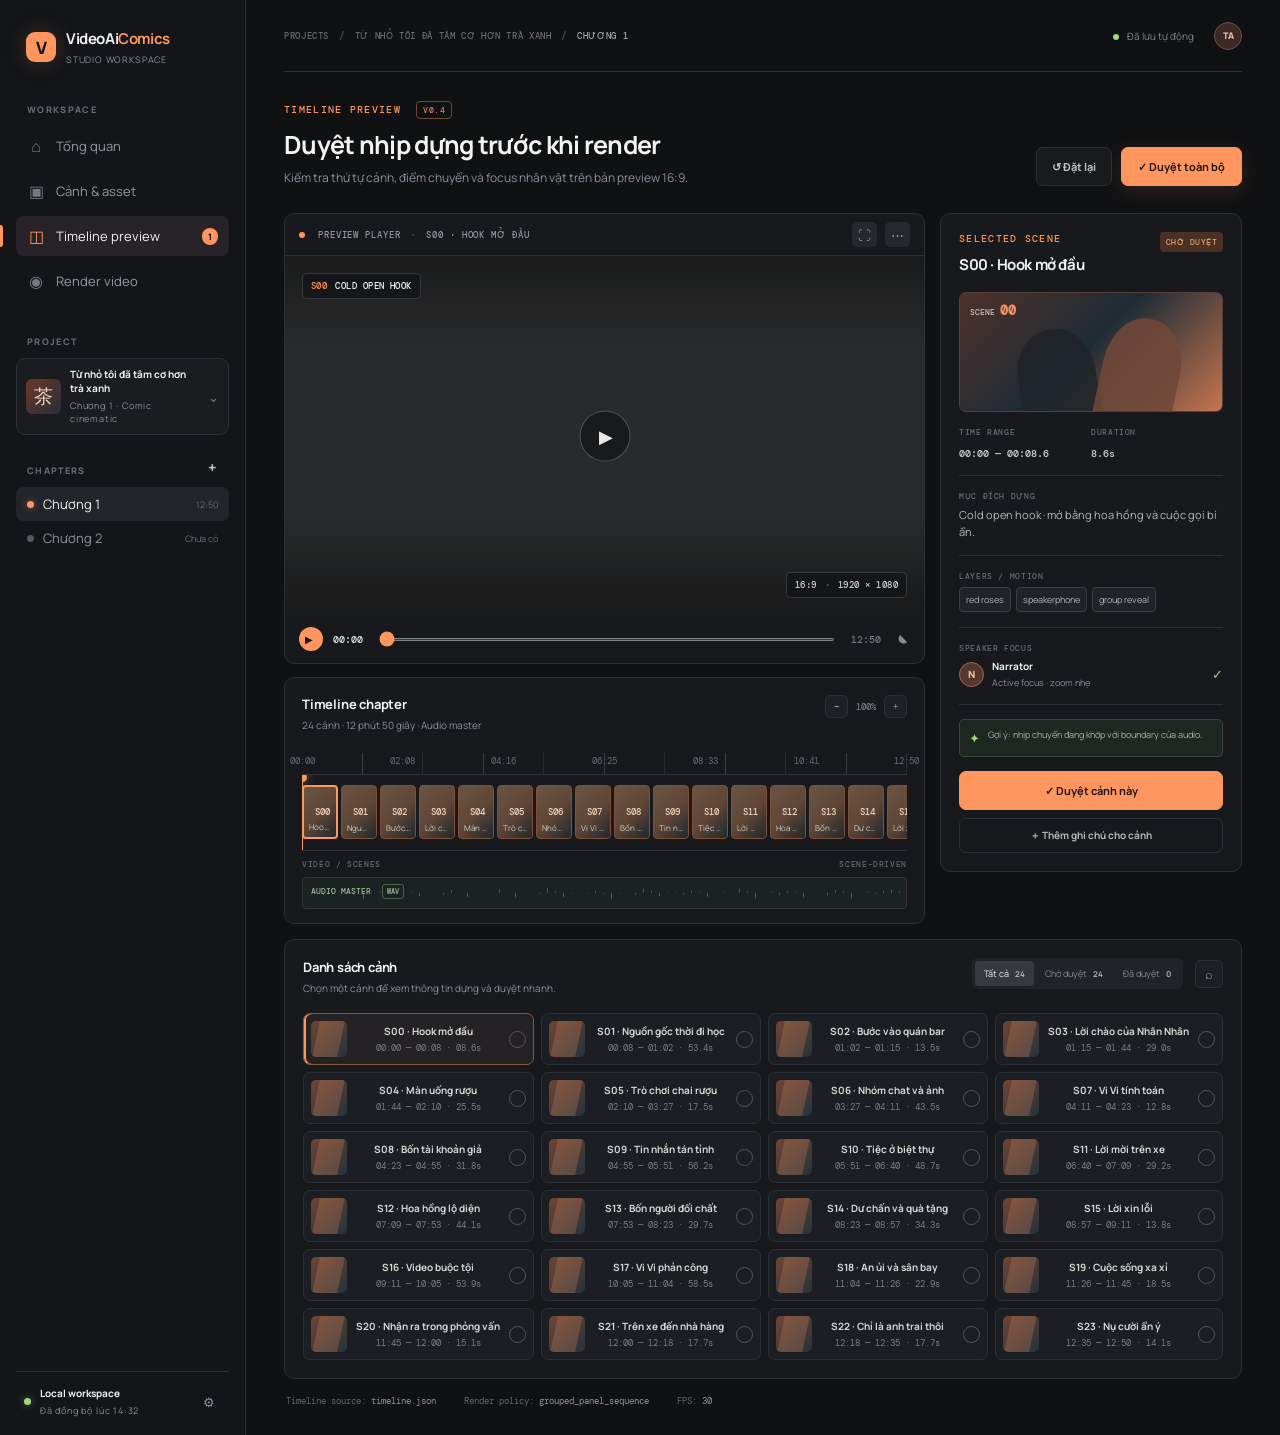
==== web-ui/index.html @ 076f15ed "Thêm giao diện web" ====
<!doctype html>
<html lang="vi">
  <head>
    <meta charset="utf-8" />
    <meta name="viewport" content="width=device-width, initial-scale=1" />
    <title>VideoAiComics — Duyệt timeline</title>
    <link rel="preconnect" href="https://fonts.googleapis.com" />
    <link rel="preconnect" href="https://fonts.gstatic.com" crossorigin />
    <link href="https://fonts.googleapis.com/css2?family=DM+Mono:wght@400;500&family=Manrope:wght@400;500;600;700;800&display=swap" rel="stylesheet" />
    <link rel="stylesheet" href="styles.css" />
  </head>
  <body>
    <div class="app-shell">
      <aside class="sidebar">
        <div class="brand">
          <div class="brand-mark">V</div>
          <div>
            <strong>VideoAi<span>Comics</span></strong>
            <small>STUDIO WORKSPACE</small>
          </div>
        </div>

        <div class="workspace-label">WORKSPACE</div>
        <nav class="main-nav" aria-label="Điều hướng chính">
          <a href="#"><span class="nav-icon">⌂</span> Tổng quan</a>
          <a href="#"><span class="nav-icon">▣</span> Cảnh &amp; asset</a>
          <a class="active" href="#"><span class="nav-icon">◫</span> Timeline preview <em>1</em></a>
          <a href="#"><span class="nav-icon">◉</span> Render video</a>
        </nav>

        <div class="sidebar-section">
          <div class="workspace-label">PROJECT</div>
          <div class="project-card">
            <div class="project-thumb">茶</div>
            <div>
              <strong>Từ nhỏ tôi đã tâm cơ hơn trà xanh</strong>
              <small>Chương 1 · Comic cinematic</small>
            </div>
            <span class="chevron">⌄</span>
          </div>
        </div>

        <div class="sidebar-section chapter-section">
          <div class="workspace-label">CHAPTERS <span>+</span></div>
          <button class="chapter-row selected"><span class="chapter-dot"></span><span>Chương 1</span><small>12:50</small></button>
          <button class="chapter-row"><span class="chapter-dot muted"></span><span>Chương 2</span><small>Chưa có</small></button>
        </div>

        <div class="sidebar-footer">
          <div class="status-dot"></div>
          <div><strong>Local workspace</strong><small>Đã đồng bộ lúc 14:32</small></div>
          <button class="icon-button" aria-label="Cài đặt">⚙</button>
        </div>
      </aside>

      <main class="main-content">
        <header class="topbar">
          <div class="breadcrumbs"><span>PROJECTS</span><b>/</b><span>TỪ NHỎ TÔI ĐÃ TÂM CƠ HƠN TRÀ XANH</span><b>/</b><strong>CHƯƠNG 1</strong></div>
          <div class="topbar-actions"><span class="save-state"><i></i> Đã lưu tự động</span><button class="avatar">TA</button></div>
        </header>

        <section class="page-heading">
          <div>
            <div class="eyebrow">TIMELINE PREVIEW <span class="version-pill">V0.4</span></div>
            <h1>Duyệt nhịp dựng trước khi render</h1>
            <p>Kiểm tra thứ tự cảnh, điểm chuyển và focus nhân vật trên bản preview 16:9.</p>
          </div>
          <div class="heading-actions"><button class="ghost-button" id="resetButton">↺ Đặt lại</button><button class="primary-button" id="approveAllButton">✓ Duyệt toàn bộ</button></div>
        </section>

        <section class="review-grid">
          <div class="preview-column">
            <div class="preview-card">
              <div class="preview-toolbar">
                <div class="preview-label"><span class="live-dot"></span> PREVIEW PLAYER <span class="muted-divider">·</span> <span id="previewSceneLabel">S00 · HOOK</span></div>
                <div class="toolbar-actions"><button class="toolbar-button">⛶</button><button class="toolbar-button">⋯</button></div>
              </div>
              <div class="video-frame">
                <video id="previewVideo" preload="metadata" poster="../projects/tu-nho-toi-da-tam-co-hon-tra-xanh/chapters/chapter-01/chapter-01-full-v03-contact.png">
                  <source src="../projects/tu-nho-toi-da-tam-co-hon-tra-xanh/chapters/chapter-01/chapter-01-full-v03.mp4" type="video/mp4" />
                </video>
                <div class="video-overlay">
                  <div class="scene-chip"><span id="sceneChipNumber">S00</span><span id="sceneChipPurpose">COLD OPEN HOOK</span></div>
                  <div class="video-center-mark" id="videoCenterMark">▶</div>
                  <div class="format-chip">16:9 <span>·</span> 1920 × 1080</div>
                </div>
              </div>
              <div class="player-controls">
                <button class="play-button" id="playButton" aria-label="Phát preview">▶</button>
                <span class="timecode" id="currentTime">00:00</span>
                <input class="progress-input" id="progressInput" type="range" min="0" max="770" value="0" step="0.1" aria-label="Vị trí preview" />
                <span class="timecode muted-time" id="totalTime">12:50</span>
                <button class="volume-button">◖</button>
              </div>
            </div>

            <div class="timeline-card">
              <div class="card-heading">
                <div><h2>Timeline chapter</h2><p>24 cảnh · 12 phút 50 giây · Audio master</p></div>
                <div class="zoom-controls"><button>−</button><span>100%</span><button>＋</button></div>
              </div>
              <div class="timeline-ruler" id="timelineRuler"></div>
              <div class="timeline-scroll"><div class="timeline-track" id="timelineTrack"></div><div class="playhead" id="playhead"><span></span></div></div>
              <div class="track-label"><span>VIDEO / SCENES</span><span>SCENE-DRIVEN</span></div>
              <div class="audio-track"><div class="audio-label">AUDIO MASTER <span>WAV</span></div><div class="waveform" id="waveform"></div></div>
            </div>
          </div>

          <aside class="inspector">
            <div class="inspector-heading"><div><div class="eyebrow">SELECTED SCENE</div><h2 id="inspectorTitle">S00 · Hook mở đầu</h2></div><span class="approval-badge pending" id="inspectorStatus">CHỜ DUYỆT</span></div>
            <div class="scene-preview-thumb" id="scenePreviewThumb"><div class="thumb-overlay">SCENE <strong id="thumbSceneCode">00</strong></div></div>
            <div class="inspector-meta"><div><span>TIME RANGE</span><strong id="inspectorRange">00:00 — 00:08.6</strong></div><div><span>DURATION</span><strong id="inspectorDuration">08.6s</strong></div></div>
            <div class="inspector-section"><span class="field-label">MỤC ĐÍCH DỰNG</span><p id="inspectorPurpose">Cold open hook · mở bằng hoa hồng và cuộc gọi bí ẩn.</p></div>
            <div class="inspector-section"><span class="field-label">LAYERS / MOTION</span><div class="tag-list" id="inspectorTags"></div></div>
            <div class="inspector-section"><span class="field-label">SPEAKER FOCUS</span><div class="focus-row"><div class="focus-avatar">N</div><div><strong id="inspectorSpeaker">Narrator</strong><small>Active focus · zoom nhẹ</small></div><span class="focus-check">✓</span></div></div>
            <div class="inspector-note"><span>✦</span><p>Gợi ý: nhịp chuyển đang khớp với boundary của audio.</p></div>
            <button class="approve-scene-button" id="approveSceneButton">✓ Duyệt cảnh này</button>
            <button class="comment-button" id="commentButton">＋ Thêm ghi chú cho cảnh</button>
          </aside>
        </section>

        <section class="scene-list-card">
          <div class="list-heading"><div><h2>Danh sách cảnh</h2><p>Chọn một cảnh để xem thông tin dựng và duyệt nhanh.</p></div><div class="list-tools"><div class="filter-tabs" role="tablist"><button class="active" data-filter="all">Tất cả <b id="allCount">24</b></button><button data-filter="pending">Chờ duyệt <b id="pendingCount">24</b></button><button data-filter="approved">Đã duyệt <b id="approvedCount">0</b></button></div><button class="search-button">⌕</button></div></div>
          <div class="scene-list" id="sceneList"></div>
        </section>

        <footer class="page-footer"><span>Timeline source: <strong>timeline.json</strong></span><span>Render policy: <strong>grouped_panel_sequence</strong></span><span>FPS: <strong>30</strong></span></footer>
      </main>
    </div>
    <script src="app.js"></script>
  </body>
</html>
---- web-ui/styles.css ----
:root {
  --bg: #101113;
  --panel: #17191d;
  --panel-raised: #1d2025;
  --border: #2b2f36;
  --muted: #8b919b;
  --text: #f3f4f1;
  --soft: #c4c7c4;
  --orange: #ff965f;
  --orange-deep: #d96939;
  --green: #9ed77d;
  --sidebar: 246px;
  font-family: "Manrope", sans-serif;
}

* { box-sizing: border-box; }
body { margin: 0; min-width: 1180px; color: var(--text); background: var(--bg); font-size: 13px; }
button, input { font: inherit; }
button { color: inherit; cursor: pointer; }
.app-shell { display: flex; min-height: 100vh; }
.sidebar { width: var(--sidebar); flex: 0 0 var(--sidebar); min-height: 100vh; padding: 28px 16px 18px; border-right: 1px solid var(--border); background: #131518; display: flex; flex-direction: column; }
.brand { display: flex; align-items: center; gap: 10px; padding: 0 10px 37px; }
.brand-mark { width: 30px; height: 30px; display: grid; place-items: center; border-radius: 9px; color: #161313; background: var(--orange); font-weight: 800; font-size: 17px; box-shadow: 0 0 22px #ff965f35; }
.brand strong { display: block; font-size: 15px; letter-spacing: -.4px; }.brand strong span { color: var(--orange); }.brand small, .project-card small, .sidebar-footer small { display: block; color: var(--muted); font-size: 9px; margin-top: 4px; letter-spacing: .09em; }
.workspace-label { color: #666d75; padding: 0 11px 10px; font-size: 9px; font-weight: 800; letter-spacing: .15em; }.workspace-label span { float: right; color: var(--soft); font-size: 15px; line-height: 8px; }
.main-nav { display: grid; gap: 5px; }.main-nav a { position: relative; display: flex; align-items: center; gap: 11px; min-height: 40px; padding: 0 11px; border-radius: 8px; color: #969ba2; text-decoration: none; }.main-nav a.active { color: var(--text); background: #282328; }.main-nav a.active::before { content: ""; position: absolute; left: -16px; width: 3px; height: 22px; border-radius: 0 4px 4px 0; background: var(--orange); }.nav-icon { width: 18px; color: #747a82; text-align: center; font-size: 16px; }.active .nav-icon { color: var(--orange); }.main-nav em { margin-left: auto; padding: 2px 6px; border-radius: 10px; color: #191313; background: var(--orange); font-size: 9px; font-style: normal; font-weight: 800; }
.sidebar-section { margin-top: 34px; }.project-card { position: relative; display: flex; align-items: center; gap: 9px; padding: 9px; border: 1px solid var(--border); border-radius: 9px; background: #1a1c20; }.project-thumb { width: 35px; height: 35px; display: grid; place-items: center; flex: none; border-radius: 6px; color: #f4d7b7; background: linear-gradient(135deg,#6b3829,#292d39); font-size: 19px; }.project-card strong { display: block; max-width: 130px; font-size: 10px; line-height: 1.35; }.chevron { margin-left: auto; color: #767c83; }.chapter-section { margin-top: 29px; }.chapter-row { width: 100%; display: flex; align-items: center; gap: 9px; padding: 8px 11px; border: 0; border-radius: 7px; color: #8d9399; background: transparent; text-align: left; }.chapter-row.selected { color: var(--text); background: #22252a; }.chapter-row small { margin-left: auto; color: #666d75; font-size: 9px; }.chapter-dot { width: 7px; height: 7px; border-radius: 50%; background: var(--orange); box-shadow: 0 0 7px #ff965f80; }.chapter-dot.muted { background: #535a62; box-shadow: none; }.sidebar-footer { display: flex; align-items: center; gap: 9px; margin-top: auto; padding: 14px 8px 0; border-top: 1px solid var(--border); }.sidebar-footer strong { display: block; font-size: 10px; }.status-dot { width: 7px; height: 7px; border-radius: 50%; background: var(--green); box-shadow: 0 0 8px #9ed77d80; }.icon-button { margin-left: auto; border: 0; color: var(--muted); background: none; }
.main-content { width: calc(100% - var(--sidebar)); padding: 0 38px 28px; }.topbar { height: 72px; display: flex; align-items: center; justify-content: space-between; border-bottom: 1px solid var(--border); }.breadcrumbs { display: flex; align-items: center; gap: 10px; color: #656b72; font: 500 9px "DM Mono", monospace; letter-spacing: .07em; }.breadcrumbs b { color: #3e4349; }.breadcrumbs strong { color: #a1a5a8; font-weight: 500; }.topbar-actions { display: flex; align-items: center; gap: 20px; }.save-state { color: #80868d; font-size: 10px; }.save-state i { display: inline-block; width: 6px; height: 6px; margin-right: 6px; border-radius: 50%; background: var(--green); }.avatar { width: 28px; height: 28px; border: 1px solid #6d5145; border-radius: 50%; color: #f7c5a8; background: #3a2926; font-size: 9px; font-weight: 800; }
.page-heading { display: flex; align-items: end; justify-content: space-between; padding: 31px 0 27px; }.eyebrow { color: var(--orange); font: 500 10px "DM Mono", monospace; letter-spacing: .13em; }.version-pill { margin-left: 8px; padding: 3px 6px; border: 1px solid #734733; border-radius: 4px; color: #db8357; font-size: 8px; letter-spacing: .06em; }.page-heading h1 { margin: 11px 0 7px; font-size: 25px; letter-spacing: -.7px; }.page-heading p { margin: 0; color: var(--muted); font-size: 12px; }.heading-actions { display: flex; gap: 9px; }.ghost-button, .primary-button, .approve-scene-button, .comment-button { border-radius: 7px; font-size: 11px; font-weight: 700; }.ghost-button { padding: 11px 15px; border: 1px solid var(--border); color: #c4c6c6; background: #181a1d; }.primary-button { padding: 11px 16px; border: 1px solid var(--orange); color: #211613; background: var(--orange); box-shadow: 0 5px 22px #ff965f22; }.review-grid { display: grid; grid-template-columns: minmax(640px, 1fr) 302px; gap: 15px; align-items: start; }.preview-column { min-width: 0; }.preview-card, .timeline-card, .inspector, .scene-list-card { border: 1px solid var(--border); border-radius: 10px; background: var(--panel); }.preview-card { overflow: hidden; }.preview-toolbar { height: 42px; display: flex; justify-content: space-between; align-items: center; padding: 0 14px; border-bottom: 1px solid var(--border); }.preview-label { color: #92979d; font: 500 9px "DM Mono", monospace; letter-spacing: .1em; }.live-dot { display: inline-block; width: 6px; height: 6px; margin-right: 7px; border-radius: 50%; background: var(--orange); }.muted-divider { color: #4d5359; padding: 0 4px; }.toolbar-actions { display: flex; gap: 8px; }.toolbar-button { width: 25px; height: 25px; border: 0; border-radius: 5px; color: #92979d; background: #25282d; }.video-frame { position: relative; aspect-ratio: 16 / 9; overflow: hidden; background: #292a2b; }.video-frame video { width: 100%; height: 100%; display: block; object-fit: cover; }.video-overlay { position: absolute; inset: 0; display: flex; flex-direction: column; justify-content: space-between; padding: 17px; pointer-events: none; background: linear-gradient(180deg,#0000005c,transparent 25%,transparent 72%,#00000068); }.scene-chip, .format-chip { display: inline-flex; align-items: center; gap: 8px; align-self: flex-start; padding: 6px 8px; border: 1px solid #ffffff26; border-radius: 5px; color: #f5f5f0; background: #111317a8; font: 500 9px "DM Mono", monospace; letter-spacing: .05em; }.scene-chip span:first-child { color: var(--orange); }.format-chip { align-self: flex-end; color: #d1d4d1; }.format-chip span { color: #62676c; }.video-center-mark { position: absolute; top: 50%; left: 50%; display: grid; width: 51px; height: 51px; place-items: center; border: 1px solid #ffffff45; border-radius: 50%; color: white; background: #101113a8; transform: translate(-50%,-50%); font-size: 18px; padding-left: 3px; opacity: .9; }.video-center-mark.playing { opacity: 0; }.player-controls { height: 48px; display: flex; align-items: center; gap: 10px; padding: 0 14px; }.play-button { width: 24px; height: 24px; padding-left: 2px; border: 0; border-radius: 50%; color: #211613; background: var(--orange); font-size: 10px; }.timecode { min-width: 34px; color: #e8e9e5; font: 500 10px "DM Mono", monospace; }.muted-time { color: #737980; text-align: right; }.progress-input { flex: 1; height: 3px; accent-color: var(--orange); }.volume-button { border: 0; color: #868c92; background: transparent; transform: rotate(-45deg); }
.timeline-card { margin-top: 13px; padding: 17px 17px 14px; }.card-heading, .list-heading { display: flex; justify-content: space-between; align-items: start; }.card-heading h2, .list-heading h2 { margin: 0; font-size: 13px; letter-spacing: -.2px; }.card-heading p, .list-heading p { margin: 5px 0 0; color: var(--muted); font-size: 10px; }.zoom-controls { display: flex; align-items: center; gap: 8px; color: #747a82; font: 500 9px "DM Mono", monospace; }.zoom-controls button { width: 23px; height: 23px; border: 1px solid var(--border); border-radius: 5px; color: #9da2a3; background: #1d2024; }.timeline-ruler { position: relative; height: 22px; margin-top: 21px; border-bottom: 1px solid #30343a; background: repeating-linear-gradient(90deg, transparent 0, transparent calc(10% - 1px), #383d43 10%); }.timeline-ruler span { position: absolute; bottom: 7px; color: #666d75; font: 9px "DM Mono", monospace; transform: translateX(-50%); }.timeline-scroll { position: relative; height: 76px; overflow: hidden; border-bottom: 1px solid var(--border); }.timeline-track { height: 100%; display: flex; gap: 3px; padding: 10px 0 11px; }.scene-block { position: relative; min-width: 36px; height: 100%; overflow: hidden; border: 1px solid #805039; border-radius: 4px; background: linear-gradient(135deg,#473d3b,#624536 55%,#28333a); cursor: pointer; transition: border-color .15s, transform .15s; }.scene-block::after { content: ""; position: absolute; inset: 0; background: linear-gradient(135deg,#ffbc7030,#17191d66); }.scene-block:hover { border-color: #d08a60; transform: translateY(-2px); }.scene-block.selected { border: 2px solid var(--orange); }.scene-block.approved { border-color: #7ea66b; }.scene-block .scene-block-id { position: relative; z-index: 1; display: block; padding: 6px 5px; color: #f2d4bf; font: 500 9px "DM Mono", monospace; }.scene-block .scene-block-title { position: absolute; z-index: 1; right: 5px; bottom: 5px; left: 5px; overflow: hidden; color: #ffffffbf; font-size: 8px; white-space: nowrap; text-overflow: ellipsis; }.playhead { position: absolute; z-index: 3; top: 0; bottom: 0; left: 0%; width: 1px; background: var(--orange); pointer-events: none; }.playhead span { position: absolute; top: -2px; left: -4px; width: 9px; height: 9px; border-radius: 50%; background: var(--orange); box-shadow: 0 0 9px #ff965f90; }.track-label { display: flex; justify-content: space-between; padding-top: 8px; color: #646a71; font: 500 8px "DM Mono", monospace; letter-spacing: .08em; }.audio-track { position: relative; height: 32px; margin-top: 8px; overflow: hidden; border: 1px solid #32353a; border-radius: 4px; background: #1b2222; }.audio-label { position: absolute; z-index: 1; top: 8px; left: 8px; color: #9abf9a; font: 500 8px "DM Mono", monospace; }.audio-label span { margin-left: 6px; padding: 2px 4px; border: 1px solid #4b684f; border-radius: 3px; font-size: 7px; }.waveform { height: 100%; opacity: .68; background: repeating-linear-gradient(90deg, transparent 0 4px, #527457 4px 5px, transparent 5px 8px); clip-path: polygon(0 48%, 2% 42%, 3% 63%, 5% 30%, 7% 56%, 8% 38%, 10% 70%, 12% 41%, 15% 52%, 17% 26%, 19% 63%, 21% 43%, 23% 58%, 25% 35%, 27% 64%, 29% 45%, 31% 50%, 33% 32%, 35% 67%, 37% 42%, 39% 55%, 41% 25%, 43% 64%, 45% 46%, 47% 52%, 49% 37%, 51% 72%, 53% 43%, 55% 56%, 57% 27%, 59% 60%, 61% 40%, 63% 54%, 65% 34%, 67% 62%, 69% 43%, 71% 50%, 73% 28%, 75% 67%, 77% 38%, 79% 56%, 81% 34%, 83% 64%, 85% 42%, 87% 57%, 89% 30%, 91% 68%, 93% 40%, 95% 52%, 97% 34%, 100% 48%); }
.inspector { min-height: 528px; padding: 18px; }.inspector-heading { display: flex; justify-content: space-between; gap: 8px; align-items: start; }.inspector-heading h2 { margin: 9px 0 0; font-size: 15px; letter-spacing: -.4px; }.approval-badge { flex: none; padding: 5px 6px; border-radius: 4px; font: 500 8px "DM Mono", monospace; letter-spacing: .06em; }.approval-badge.pending { color: #e4a474; background: #4a3025; }.approval-badge.approved { color: #b5df9b; background: #2a422b; }.scene-preview-thumb { position: relative; height: 120px; margin: 17px 0 15px; overflow: hidden; border: 1px solid #574137; border-radius: 7px; background: linear-gradient(135deg,#4e312b 0%,#1f2c35 48%,#c57550 100%); }.scene-preview-thumb::before, .scene-preview-thumb::after { content: ""; position: absolute; bottom: -12px; width: 78px; height: 94px; border-radius: 48% 48% 5px 5px; background: #1e2329cc; }.scene-preview-thumb::before { left: 22%; transform: rotate(-10deg); }.scene-preview-thumb::after { right: 16%; height: 105px; background: #714839dd; transform: rotate(12deg); }.thumb-overlay { position: absolute; z-index: 1; top: 9px; left: 10px; color: #ffffffb8; font: 500 8px "DM Mono", monospace; }.thumb-overlay strong { color: var(--orange); font-size: 13px; }.inspector-meta { display: grid; grid-template-columns: 1fr 1fr; padding-bottom: 14px; border-bottom: 1px solid var(--border); }.inspector-meta span, .field-label { display: block; margin-bottom: 6px; color: #686f77; font: 500 8px "DM Mono", monospace; letter-spacing: .08em; }.inspector-meta strong { color: #d2d4d1; font: 500 10px "DM Mono", monospace; }.inspector-section { padding: 15px 0; border-bottom: 1px solid var(--border); }.inspector-section p { margin: 0; color: #b6bab9; font-size: 11px; line-height: 1.5; }.tag-list { display: flex; flex-wrap: wrap; gap: 5px; }.tag { padding: 5px 6px; border: 1px solid #3b3f45; border-radius: 4px; color: #aeb3b3; background: #202328; font-size: 9px; }.focus-row { display: flex; align-items: center; gap: 8px; }.focus-avatar { width: 25px; height: 25px; display: grid; place-items: center; border: 1px solid #a3684c; border-radius: 50%; color: #ffbd9d; background: #54372d; font-size: 10px; font-weight: 800; }.focus-row strong { display: block; font-size: 10px; }.focus-row small { display: block; margin-top: 3px; color: var(--muted); font-size: 9px; }.focus-check { margin-left: auto; color: var(--green); font-size: 13px; }.inspector-note { display: flex; gap: 8px; margin: 14px 0; padding: 9px; border: 1px solid #38493a; border-radius: 5px; color: #a4c59c; background: #1d2920; }.inspector-note span { color: var(--green); }.inspector-note p { margin: 0; color: #a4b3a2; font-size: 9px; line-height: 1.4; }.approve-scene-button { width: 100%; padding: 11px; border: 1px solid var(--orange); color: #201513; background: var(--orange); }.comment-button { width: 100%; margin-top: 8px; padding: 9px; border: 1px solid var(--border); color: #b7bbba; background: transparent; font-size: 10px; }
.scene-list-card { margin-top: 15px; padding: 18px; }.list-tools { display: flex; align-items: center; gap: 12px; }.filter-tabs { display: flex; gap: 2px; padding: 3px; border-radius: 6px; background: #202328; }.filter-tabs button { padding: 6px 9px; border: 0; border-radius: 4px; color: #858b91; background: transparent; font-size: 9px; }.filter-tabs button.active { color: #f2f3ef; background: #363a40; }.filter-tabs b { margin-left: 4px; color: #aeb3b4; font-size: 8px; }.search-button { width: 28px; height: 28px; border: 1px solid var(--border); border-radius: 5px; color: #999fa5; background: #1c1f23; }.scene-list { display: grid; grid-template-columns: repeat(4, 1fr); gap: 7px; margin-top: 18px; }.scene-list-item { position: relative; display: grid; grid-template-columns: 36px 1fr auto; align-items: center; gap: 9px; min-height: 52px; padding: 7px; border: 1px solid #2c3036; border-radius: 7px; background: #1b1e22; cursor: pointer; }.scene-list-item:hover, .scene-list-item.selected { border-color: #89573f; background: #242225; }.scene-list-item.selected { box-shadow: inset 2px 0 0 var(--orange); }.scene-list-thumb { width: 36px; height: 36px; overflow: hidden; border-radius: 5px; background: linear-gradient(135deg,#714434,#26333b); }.scene-list-thumb::after { content: ""; display: block; width: 70%; height: 100%; margin: 0 auto; background: #d1875f44; transform: skew(-12deg); }.scene-list-copy strong { display: block; overflow: hidden; color: #d6d8d5; font-size: 10px; white-space: nowrap; text-overflow: ellipsis; }.scene-list-copy small { display: block; margin-top: 4px; color: #787f86; font: 9px "DM Mono", monospace; }.scene-list-status { width: 17px; height: 17px; display: grid; place-items: center; border: 1px solid #52585d; border-radius: 50%; color: transparent; font-size: 9px; }.scene-list-item.approved .scene-list-status { border-color: #6f9c65; color: var(--green); background: #253b28; }.scene-list-item.hidden { display: none; }.page-footer { display: flex; gap: 28px; padding: 16px 2px 0; color: #62686e; font: 9px "DM Mono", monospace; }.page-footer strong { color: #92989a; font-weight: 400; }
@media (max-width: 1250px) { .main-content { padding-right: 24px; padding-left: 24px; }.review-grid { grid-template-columns: minmax(580px, 1fr) 286px; }.scene-list { grid-template-columns: repeat(3, 1fr); } }
.video-center-mark { pointer-events: auto; cursor: pointer; }
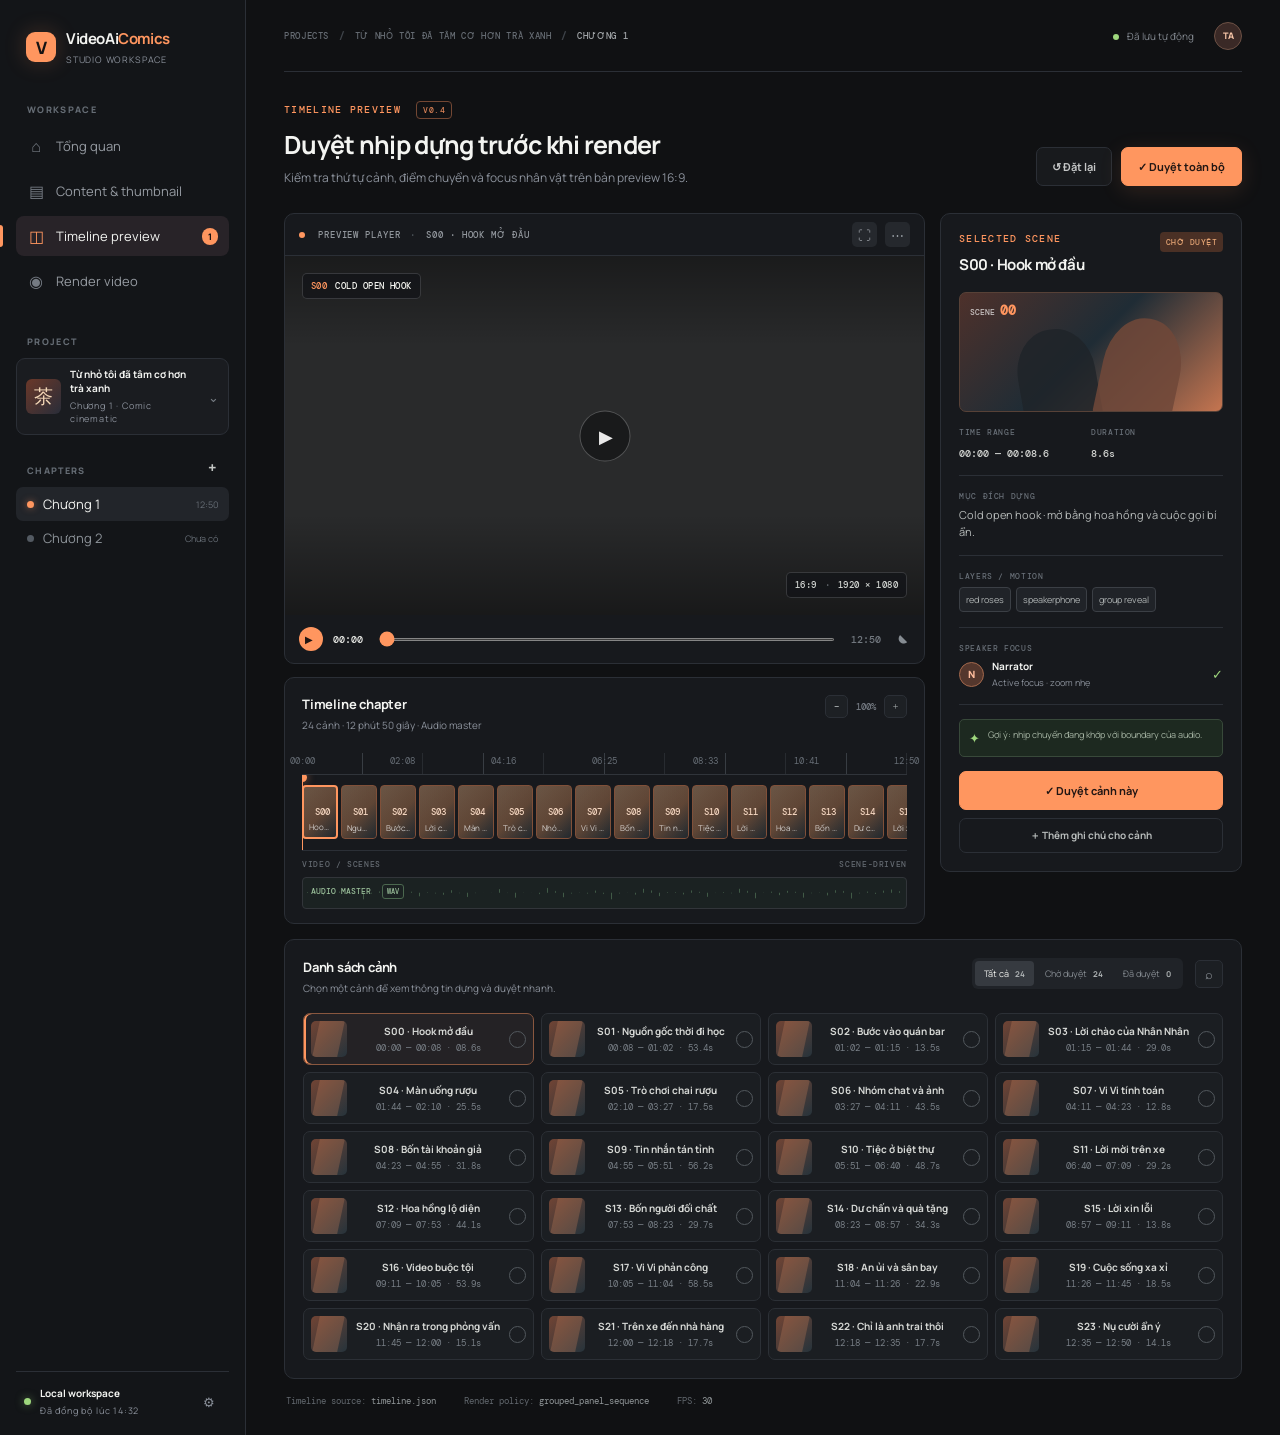
==== commit e9628681: "Tạo UI web" ====
--- a/web-ui/index.html
+++ b/web-ui/index.html
@@ -23,7 +23,7 @@
         <div class="workspace-label">WORKSPACE</div>
         <nav class="main-nav" aria-label="Điều hướng chính">
           <a href="#"><span class="nav-icon">⌂</span> Tổng quan</a>
-          <a href="#"><span class="nav-icon">▣</span> Cảnh &amp; asset</a>
+          <a href="reader.html"><span class="nav-icon">▤</span> Content &amp; thumbnail</a>
           <a class="active" href="#"><span class="nav-icon">◫</span> Timeline preview <em>1</em></a>
           <a href="#"><span class="nav-icon">◉</span> Render video</a>
         </nav>
@@ -77,7 +77,7 @@
               </div>
               <div class="video-frame">
                 <video id="previewVideo" preload="metadata" poster="../projects/tu-nho-toi-da-tam-co-hon-tra-xanh/chapters/chapter-01/chapter-01-full-v03-contact.png">
-                  <source src="../projects/tu-nho-toi-da-tam-co-hon-tra-xanh/chapters/chapter-01/chapter-01-full-v03.mp4" type="video/mp4" />
+                  <source src="../projects/tu-nho-toi-da-tam-co-hon-tra-xanh/chapters/chapter-01/chapter-01-full-v08.mp4" type="video/mp4" />
                 </video>
                 <div class="video-overlay">
                   <div class="scene-chip"><span id="sceneChipNumber">S00</span><span id="sceneChipPurpose">COLD OPEN HOOK</span></div>
--- a/web-ui/styles.css
+++ b/web-ui/styles.css
@@ -32,3 +32,28 @@
 .scene-list-card { margin-top: 15px; padding: 18px; }.list-tools { display: flex; align-items: center; gap: 12px; }.filter-tabs { display: flex; gap: 2px; padding: 3px; border-radius: 6px; background: #202328; }.filter-tabs button { padding: 6px 9px; border: 0; border-radius: 4px; color: #858b91; background: transparent; font-size: 9px; }.filter-tabs button.active { color: #f2f3ef; background: #363a40; }.filter-tabs b { margin-left: 4px; color: #aeb3b4; font-size: 8px; }.search-button { width: 28px; height: 28px; border: 1px solid var(--border); border-radius: 5px; color: #999fa5; background: #1c1f23; }.scene-list { display: grid; grid-template-columns: repeat(4, 1fr); gap: 7px; margin-top: 18px; }.scene-list-item { position: relative; display: grid; grid-template-columns: 36px 1fr auto; align-items: center; gap: 9px; min-height: 52px; padding: 7px; border: 1px solid #2c3036; border-radius: 7px; background: #1b1e22; cursor: pointer; }.scene-list-item:hover, .scene-list-item.selected { border-color: #89573f; background: #242225; }.scene-list-item.selected { box-shadow: inset 2px 0 0 var(--orange); }.scene-list-thumb { width: 36px; height: 36px; overflow: hidden; border-radius: 5px; background: linear-gradient(135deg,#714434,#26333b); }.scene-list-thumb::after { content: ""; display: block; width: 70%; height: 100%; margin: 0 auto; background: #d1875f44; transform: skew(-12deg); }.scene-list-copy strong { display: block; overflow: hidden; color: #d6d8d5; font-size: 10px; white-space: nowrap; text-overflow: ellipsis; }.scene-list-copy small { display: block; margin-top: 4px; color: #787f86; font: 9px "DM Mono", monospace; }.scene-list-status { width: 17px; height: 17px; display: grid; place-items: center; border: 1px solid #52585d; border-radius: 50%; color: transparent; font-size: 9px; }.scene-list-item.approved .scene-list-status { border-color: #6f9c65; color: var(--green); background: #253b28; }.scene-list-item.hidden { display: none; }.page-footer { display: flex; gap: 28px; padding: 16px 2px 0; color: #62686e; font: 9px "DM Mono", monospace; }.page-footer strong { color: #92989a; font-weight: 400; }
 @media (max-width: 1250px) { .main-content { padding-right: 24px; padding-left: 24px; }.review-grid { grid-template-columns: minmax(580px, 1fr) 286px; }.scene-list { grid-template-columns: repeat(3, 1fr); } }
 .video-center-mark { pointer-events: auto; cursor: pointer; }
+
+.reader-main { padding-bottom: 34px; }
+.reader-heading { display: flex; align-items: end; justify-content: space-between; padding: 31px 0 24px; }
+.reader-heading h1 { margin: 11px 0 7px; font-size: 25px; letter-spacing: -.7px; }
+.reader-heading p { margin: 0; color: var(--muted); font-size: 12px; }
+.reader-actions { display: flex; gap: 9px; align-items: center; }
+.reader-link-button { display: inline-flex; align-items: center; text-decoration: none; }
+.chapter-picker-card, .content-reader-card, .chapter-inspector { border: 1px solid var(--border); border-radius: 10px; background: var(--panel); }
+.chapter-picker-card { padding: 17px; }
+.picker-title { display: flex; justify-content: space-between; align-items: start; }
+.picker-title h2 { margin: 8px 0 0; font-size: 13px; }
+.picker-title > span { color: var(--muted); font: 9px "DM Mono", monospace; }
+.chapter-picker { display: grid; grid-template-columns: repeat(3, minmax(190px, 1fr)); gap: 8px; margin-top: 15px; }
+.chapter-picker-item { display: flex; align-items: center; gap: 10px; min-height: 58px; padding: 9px; border: 1px solid var(--border); border-radius: 7px; color: #92989c; background: #1c1f23; text-align: left; }
+.chapter-picker-item.selected { border-color: #996046; color: var(--text); background: #282329; box-shadow: inset 2px 0 0 var(--orange); }
+.chapter-picker-item.empty { opacity: .55; }
+.picker-number { display: grid; width: 35px; height: 35px; flex: none; place-items: center; border-radius: 6px; color: #e4a879; background: #493126; font: 11px "DM Mono", monospace; }
+.chapter-picker-item strong { display: block; font-size: 11px; }.chapter-picker-item small { display: block; margin-top: 4px; color: var(--muted); font-size: 9px; }.picker-state { margin-left: auto; color: var(--green); font-size: 13px; }
+.reader-grid { display: grid; grid-template-columns: minmax(580px, 1fr) 340px; gap: 15px; margin-top: 15px; align-items: start; }
+.content-reader-card { min-height: 700px; overflow: hidden; }
+.reader-card-head { display: flex; justify-content: space-between; align-items: start; padding: 19px 20px 15px; border-bottom: 1px solid var(--border); }.reader-card-head h2 { margin: 9px 0 5px; font-size: 16px; letter-spacing: -.4px; }.reader-card-head p { margin: 0; color: var(--muted); font: 9px "DM Mono", monospace; }.source-badge { margin-left: 6px; padding: 3px 5px; border: 1px solid #39533e; border-radius: 4px; color: #9bc994; font-size: 8px; letter-spacing: .04em; }.reader-tool-button { width: 31px; height: 31px; border: 1px solid var(--border); border-radius: 6px; color: #c0c4c1; background: #23262a; font-size: 11px; }.content-toolbar { display: flex; justify-content: space-between; padding: 11px 20px; color: #858c91; background: #1b1e22; font: 9px "DM Mono", monospace; }.content-status i, #contentStatus i { display: inline-block; width: 6px; height: 6px; margin-right: 6px; border-radius: 50%; background: var(--green); }.fallback-dot { background: var(--orange) !important; }.content-body { max-height: 610px; overflow: auto; padding: 12px 20px 32px; scrollbar-color: #4b4f54 transparent; }.content-paragraph { display: grid; grid-template-columns: 29px 1fr; gap: 13px; margin: 0; padding: 16px 0; border-bottom: 1px solid #262a2f; color: #d4d6d1; font-family: Georgia, "Times New Roman", serif; font-size: 17px; line-height: 1.75; }.content-paragraph span { padding-top: 5px; color: #5e656c; font: 9px "DM Mono", monospace; }.content-paragraph:first-child { padding-top: 9px; }.content-body.large-type .content-paragraph { font-size: 20px; line-height: 1.85; }.loading-state { padding: 55px 0; color: var(--muted); text-align: center; font-size: 11px; }
+.chapter-inspector { overflow: hidden; }.thumbnail-card { padding: 18px; border-bottom: 1px solid var(--border); }.thumbnail-head { display: flex; justify-content: space-between; align-items: start; }.thumbnail-head h2 { margin: 8px 0 14px; font-size: 13px; }.asset-state { padding: 4px 6px; border: 1px solid #714a37; border-radius: 4px; color: #e39a6e; font: 9px "DM Mono", monospace; }.chapter-thumbnail-frame { position: relative; aspect-ratio: 16 / 9; overflow: hidden; border: 1px solid #58423a; border-radius: 7px; background: #25282b; }.chapter-thumbnail-frame img { width: 100%; height: 100%; display: block; object-fit: cover; }.thumbnail-overlay { position: absolute; right: 8px; bottom: 8px; left: 8px; display: flex; justify-content: space-between; color: #f6f4e9; font: 8px "DM Mono", monospace; text-shadow: 0 1px 3px #000; }.thumbnail-actions { display: flex; gap: 7px; margin-top: 10px; }.thumbnail-actions .primary-button { flex: 1; }.icon-only { padding: 0 12px !important; }.primary-button.is-selected { color: #1b2619; border-color: var(--green); background: var(--green); }.content-fields { padding: 0 18px; }.field-row { padding: 15px 0; border-bottom: 1px solid var(--border); }.field-row > span { display: block; margin-bottom: 7px; color: #686f77; font: 500 8px "DM Mono", monospace; letter-spacing: .08em; }.field-row strong, .field-row p { margin: 0; color: #d1d4d0; font-size: 11px; line-height: 1.5; }.field-row p { color: #b5b9b7; }.stat-row { display: flex; gap: 27px; }.stat-row strong { display: block; color: var(--orange); font: 16px "DM Mono", monospace; }.stat-row small { color: var(--muted); font-size: 9px; }.scene-strip-card { padding: 16px 18px 18px; }.scene-strip { display: grid; grid-template-columns: repeat(5, 1fr); gap: 4px; margin-top: 10px; }.scene-reference { aspect-ratio: 1 / 1; overflow: hidden; padding: 0; border: 1px solid #3a3e44; border-radius: 4px; background: #202328; }.scene-reference:hover { border-color: var(--orange); }.scene-reference img { width: 100%; height: 100%; display: block; object-fit: cover; }.scene-strip-card p { margin: 9px 0 0; color: var(--muted); font-size: 9px; line-height: 1.4; }.reader-empty { display: none; margin-top: 15px; padding: 80px 20px; border: 1px dashed #3a3e44; border-radius: 10px; color: var(--muted); text-align: center; background: #17191d; }.reader-empty.is-visible { display: block; }.reader-empty.is-visible + .page-footer { margin-top: 15px; }.reader-empty h2 { margin: 14px 0 7px; color: var(--text); font-size: 16px; }.reader-empty p { margin: 0; font-size: 11px; }.empty-icon { color: var(--orange); font-size: 34px; }.is-hidden { display: none; }.image-lightbox { position: fixed; z-index: 20; inset: 0; display: grid; place-items: center; padding: 50px; background: #090a0ccc; }.image-lightbox img { max-width: min(1100px, 92vw); max-height: 88vh; border: 1px solid #76513e; border-radius: 8px; box-shadow: 0 20px 80px #000; }.image-lightbox button { position: fixed; top: 18px; right: 22px; width: 35px; height: 35px; border: 1px solid #ffffff40; border-radius: 50%; color: white; background: #25282dcc; font-size: 21px; }
+@media (max-width: 1250px) { .reader-grid { grid-template-columns: minmax(520px, 1fr) 300px; }.chapter-picker { grid-template-columns: repeat(2, minmax(190px, 1fr)); } }
+.publish-layout { display: grid; grid-template-columns: minmax(580px, 1fr) 340px; gap: 15px; margin-top: 15px; align-items: start; }.publish-fields-card, .publish-thumbnail-card { border: 1px solid var(--border); border-radius: 10px; background: var(--panel); }.publish-fields-card { padding: 18px 20px 20px; }.publish-card-head { display: flex; justify-content: space-between; align-items: start; }.publish-card-head h2 { margin: 8px 0 5px; font-size: 15px; }.publish-card-head p { margin: 0; color: var(--muted); font-size: 10px; }.platform-pills { display: flex; gap: 3px; padding: 3px; border-radius: 6px; background: #202328; }.platform-pills span { padding: 6px 8px; border-radius: 4px; color: #858b91; font-size: 9px; }.platform-pills span.active { color: #f1f2ed; background: #363a40; }.copy-field { margin-top: 15px; }.copy-field-row { display: grid; grid-template-columns: 1fr 1fr; gap: 10px; }.copy-field-head { display: flex; align-items: center; justify-content: space-between; margin-bottom: 6px; }.copy-field-head label { color: #737a81; font: 500 8px "DM Mono", monospace; letter-spacing: .09em; }.copy-field-head button, .thumbnail-file-row button { padding: 4px 7px; border: 1px solid #3d4249; border-radius: 4px; color: #b8bdbb; background: #24272c; font-size: 9px; }.copy-field-head button.copied, .thumbnail-file-row button.copied { border-color: #6e9f68; color: var(--green); }.copy-field textarea { width: 100%; min-height: 46px; resize: vertical; padding: 10px; border: 1px solid #30343a; border-radius: 6px; outline: none; color: #d5d8d3; background: #1c1f23; font: 11px/1.5 "Manrope", sans-serif; }.copy-field textarea:focus { border-color: #956044; box-shadow: 0 0 0 2px #ff965f16; }.copy-field textarea.description-field { min-height: 165px; font-size: 10px; }.publish-thumbnail-card { padding: 18px; }.publish-thumbnail-card .publish-card-head h2 { margin-bottom: 3px; }.publish-thumbnail-frame { aspect-ratio: 16 / 9; margin-top: 16px; overflow: hidden; border: 1px solid #5a4439; border-radius: 7px; background: #23262a; }.publish-thumbnail-frame img { width: 100%; height: 100%; display: block; object-fit: cover; }.thumbnail-file-row { display: flex; align-items: center; justify-content: space-between; gap: 8px; margin-top: 9px; color: #92999e; font: 9px "DM Mono", monospace; }.thumbnail-file-row span { overflow: hidden; text-overflow: ellipsis; white-space: nowrap; }.publish-copy-all { width: 100%; margin-top: 13px; }.publish-tip { display: flex; gap: 8px; margin-top: 12px; padding: 9px; border: 1px solid #38493a; border-radius: 5px; background: #1d2920; }.publish-tip span { color: var(--green); }.publish-tip p { margin: 0; color: #a4b3a2; font-size: 9px; line-height: 1.45; }
+@media (max-width: 1250px) { .publish-layout { grid-template-columns: minmax(520px, 1fr) 300px; } }
